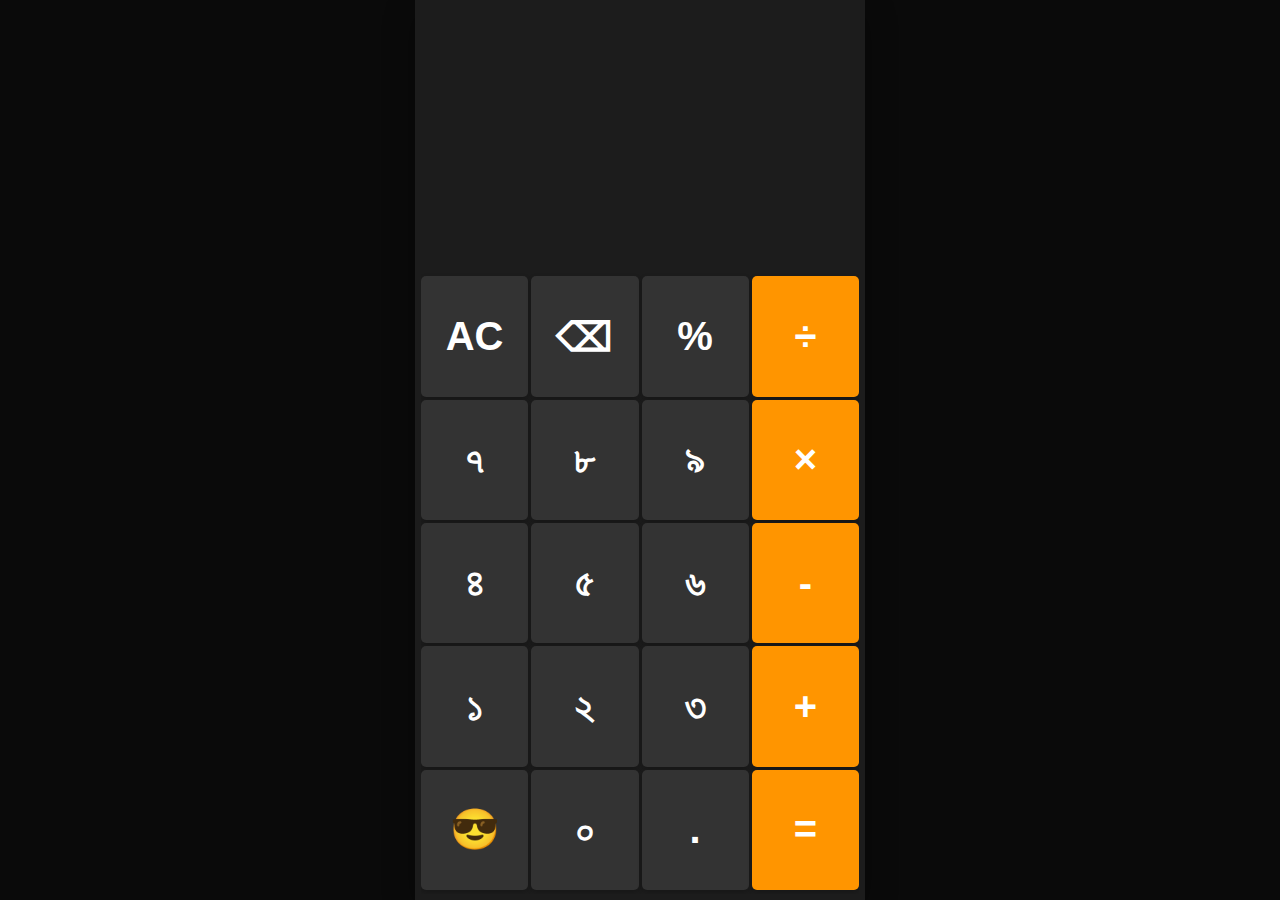
==== index.html @ 990ed432 "Update index.html" ====
<!DOCTYPE html>
<html lang="en">
<head>
    <meta charset="UTF-8">
    <meta name="viewport" content="width=device-width, initial-scale=1.0">
    <title>Assamese Calculator</title>
    <style>
        * {
            margin: 0;
            padding: 0;
            box-sizing: border-box;
            font-family: Arial, sans-serif;
        }

        body {
            display: flex;
            justify-content: center;
            align-items: center;
            min-height: 100dvh;
            background-color: #0a0a0a;
            color: white;
            overflow-x: hidden;
            margin: 0;
        }

        .calculator {
            width: 100%;
            max-width: 450px;
            height: 100dvh;
            display: flex;
            flex-direction: column;
            background-color: #1c1c1c;
            border-radius: 0;
            padding: 6px;
            box-shadow: 0 10px 30px rgba(0, 0, 0, 0.3);
        }

        .display-container {
            width: 100%;
            flex: 0 0 30%;
            min-height: 160px;
            display: flex;
            flex-direction: column;
            overflow-y: auto;
            padding: 6px;
        }

        .display {
            flex: 1;
            display: flex;
            flex-direction: column;
        }

        .display input#result {
            width: 100%;
            height: 50%;
            text-align: right;
            font-size: clamp(3rem, 8vw, 4.5rem);
            border: none;
            background: transparent;
            color: white;
            outline: none;
            padding: 0 10px;
            font-weight: 300;
        }

        .live-result {
            width: 100%;
            text-align: right;
            font-size: clamp(1.8rem, 5vw, 2.5rem);
            color: #ffb84d;
            padding: 0 10px;
            min-height: 24px;
            opacity: 0.9;
        }

        .history {
            font-size: clamp(1.5rem, 4vw, 2rem);
            color: #e0e0e0;
            line-height: 1.4;
            text-align: right;
            flex-grow: 1;
            overflow-y: auto;
            padding: 5px 10px;
        }

        .history p {
            margin: 2px 0;
        }

        .buttons-container {
            flex: 1;
            display: flex;
            flex-direction: column;
            gap: 4px; /* Reduced gap */
            padding: 4px 0; /* Reduced padding */
            overflow-y: auto;
        }

        .buttons {
            display: grid;
            grid-template-columns: repeat(4, 1fr);
            grid-template-rows: repeat(5, 1fr);
            gap: 3px; /* Reduced gap */
            width: 100%;
            flex: 1;
        }

        button {
            padding: 3px; /* Reduced padding */
            font-size: clamp(1.8rem, 5.5vw, 2.5rem); /* Reduced font size */
            font-weight: bold;
            background-color: #333333;
            border: none;
            color: white;
            cursor: pointer;
            border-radius: 5px; /* Reduced border-radius */
            transition: all 0.2s ease;
            box-shadow: 0 2px 5px rgba(0, 0, 0, 0.2);
            height: auto;
            min-height: 40px; /* Reduced min-height */
        }

        button:hover {
            background-color: #4a4a4a;
            transform: translateY(-2px);
            box-shadow: 0 4px 10px rgba(0, 0, 0, 0.3);
        }

        button:active {
            transform: translateY(1px);
            box-shadow: 0 1px 3px rgba(0, 0, 0, 0.2);
        }

        .equal {
            background-color: #ff9500;
        }

        .equal:hover {
            background-color: #ffaa33;
        }

        button:nth-child(4n) {
            background-color: #ff9500;
        }

        button:nth-child(4n):hover {
            background-color: #ffaa33;
        }

        .zero {
            /* No special styling, behaves like other buttons */
        }

        .advanced-buttons {
            display: none;
            grid-template-columns: repeat(5, 1fr);
            grid-template-rows: repeat(2, 1fr);
            gap: 3px; /* Reduced gap */
            width: 100%;
        }

        .advanced-buttons button {
            padding: 3px; /* Reduced padding */
            font-size: clamp(1.8rem, 5.5vw, 2.5rem); /* Reduced font size */
            font-weight: bold;
            height: auto;
            min-height: 40px; /* Reduced min-height */
        }

        .display-container::-webkit-scrollbar {
            width: 4px;
        }

        .display-container::-webkit-scrollbar-thumb {
            background: #ffb84d;
            border-radius: 2px;
        }

        .display-container::-webkit-scrollbar-track {
            background: rgba(255, 255, 255, 0.1);
        }

        @media (max-width: 450px) {
            .calculator {
                padding: 3px;
            }
            
            .display-container {
                flex: 0 0 25%;
                min-height: 140px;
            }
            
            .display input#result {
                font-size: clamp(2.5rem, 7vw, 4rem);
                padding: 0 8px;
            }
            
            .live-result {
                font-size: clamp(1.5rem, 4vw, 2rem);
                padding: 0 8px;
                min-height: 20px;
            }
            
            .history {
                font-size: clamp(1.2rem, 3.5vw, 1.8rem);
                padding: 4px 8px;
            }
            
            .buttons-container {
                padding: 3px 0;
            }
            
            .buttons {
                gap: 2px; /* Further reduced gap */
            }
            
            button {
                padding: 2px; /* Further reduced padding */
                font-size: clamp(1.5rem, 4.5vw, 2rem); /* Further reduced font size */
                min-height: 35px; /* Further reduced min-height */
            }
            
            .advanced-buttons {
                grid-template-columns: repeat(2, 1fr);
                gap: 2px;
            }
            
            .advanced-buttons button {
                padding: 2px;
                font-size: clamp(1.5rem, 4.5vw, 2rem);
                min-height: 35px;
            }
        }
    </style>
</head>
<body>
    <div class="calculator">
        <div class="display-container">
            <div class="display">
                <input id="result" type="text" readonly>
                <div id="live-result" class="live-result"></div>
                <div id="history" class="history"></div>
            </div>
        </div>
        <div class="buttons-container">
            <div class="buttons">
                <button onclick="clearDisplay()">AC</button>
                <button onclick="deleteLast()">⌫</button>
                <button onclick="percentage()">%</button>
                <button onclick="appendOperator('/')">÷</button>
                <button onclick="appendNumber('7')">৭</button>
                <button onclick="appendNumber('8')">৮</button>
                <button onclick="appendNumber('9')">৯</button>
                <button onclick="appendOperator('*')">×</button>
                <button onclick="appendNumber('4')">৪</button>
                <button onclick="appendNumber('5')">৫</button>
                <button onclick="appendNumber('6')">৬</button>
                <button onclick="appendOperator('-')">-</button>
                <button onclick="appendNumber('1')">১</button>
                <button onclick="appendNumber('2')">২</button>
                <button onclick="appendNumber('3')">৩</button>
                <button onclick="appendOperator('+')">+</button>
                <button onclick="toggleAdvanced()">😎</button>
                <button onclick="appendNumber('0')">০</button>
                <button onclick="appendPoint()">.</button>
                <button onclick="calculateResult()" class="equal">=</button>
            </div>
            <div id="advanced-buttons" class="advanced-buttons">
                <button onclick="square()">x²</button>
                <button onclick="squareRoot()">√</button>
                <button onclick="power()">xʸ</button>
                <button onclick="logarithm()">log</button>
                <button onclick="sine()">sin</button>
                <button onclick="cosine()">cos</button>
                <button onclick="tangent()">tan</button>
                <button onclick="memorySave()">M+</button>
                <button onclick="memoryRecall()">MR</button>
            </div>
        </div>
    </div>

    <script>
        const result = document.getElementById('result');
        const historyDiv = document.getElementById('history');
        const advancedButtons = document.getElementById('advanced-buttons');
        const liveResultDiv = document.getElementById('live-result');
        let memory = 0;

        const assameseNumbers = {
            '0': '০', '1': '১', '2': '২', '3': '৩', '4': '৪',
            '5': '৫', '6': '৬', '7': '৭', '8': '৮', '9': '৯'
        };

        function toAssameseNumbers(value) {
            return String(value).replace(/\d/g, digit => assameseNumbers[digit] || digit);
        }

        function appendNumber(number) {
            if (!result) {
                console.error("Result input not found!");
                return;
            }
            const assameseNum = Object.values(assameseNumbers)[parseInt(number)] || number;
            result.value += assameseNum;
            showLiveResult();
        }

        function appendOperator(operator) {
            if (!result.value) return;
            const displayOperator = {
                '*': '×',
                '/': '÷',
                '+': '+',
                '-': '-'
            }[operator] || operator;
            result.value += displayOperator;
            showLiveResult();
        }

        function appendPoint() {
            if (!result.value.includes('.') || result.value.split(/[×÷+-]/).pop().includes('.')) {
                result.value += '.';
                showLiveResult();
            }
        }

        function clearDisplay() {
            result.value = '';
            historyDiv.innerHTML = '';
            liveResultDiv.innerHTML = '';
            memory = 0;
        }

        function deleteLast() {
            result.value = result.value.slice(0, -1);
            showLiveResult();
        }

        function calculateResult() {
            try {
                let expression = result.value
                    .replace(/×/g, '*')
                    .replace(/÷/g, '/');

                Object.entries(assameseNumbers).forEach(([eng, as]) => {
                    expression = expression.replace(new RegExp(as, 'g'), eng);
                });

                if (expression.includes('^')) {
                    const [base, exponent] = expression.split('^').map(part => eval(part));
                    const calculationResult = Math.pow(base, exponent);
                    const assameseResult = toAssameseNumbers(calculationResult.toString());
                    historyDiv.innerHTML = `<p>${result.value} = ${assameseResult}</p>` + historyDiv.innerHTML;
                    result.value = assameseResult;
                    liveResultDiv.innerHTML = '';
                } else {
                    const calculationResult = eval(expression);
                    if (isNaN(calculationResult) || !isFinite(calculationResult)) {
                        throw new Error('Invalid calculation');
                    }
                    const assameseResult = toAssameseNumbers(calculationResult.toString());
                    historyDiv.innerHTML = `<p>${result.value} = ${assameseResult}</p>` + historyDiv.innerHTML;
                    result.value = assameseResult;
                    liveResultDiv.innerHTML = '';
                }
            } catch {
                result.value = 'ভুল';
                liveResultDiv.innerHTML = '';
            }
        }

        function showLiveResult() {
            try {
                let expression = result.value
                    .replace(/×/g, '*')
                    .replace(/÷/g, '/');

                Object.entries(assameseNumbers).forEach(([eng, as]) => {
                    expression = expression.replace(new RegExp(as, 'g'), eng);
                });

                const liveCalculation = eval(expression);
                if (isFinite(liveCalculation) && !isNaN(liveCalculation)) {
                    liveResultDiv.innerHTML = "= " + toAssameseNumbers(liveCalculation.toString());
                } else {
                    liveResultDiv.innerHTML = '';
                }
            } catch {
                liveResultDiv.innerHTML = '';
            }
        }

        function squareRoot() {
            try {
                let expression = result.value
                    .replace(/×/g, '*')
                    .replace(/÷/g, '/');
                Object.entries(assameseNumbers).forEach(([eng, as]) => {
                    expression = expression.replace(new RegExp(as, 'g'), eng);
                });

                const calculationResult = Math.sqrt(eval(expression));
                if (isNaN(calculationResult)) throw new Error('Invalid sqrt');
                
                result.value = toAssameseNumbers(calculationResult.toString());
                historyDiv.innerHTML = `<p>√(${expression}) = ${result.value}</p>` + historyDiv.innerHTML;
                liveResultDiv.innerHTML = '';
            } catch {
                result.value = 'ভুল';
            }
        }

        function square() {
            try {
                let expression = result.value
                    .replace(/×/g, '*')
                    .replace(/÷/g, '/');
                Object.entries(assameseNumbers).forEach(([eng, as]) => {
                    expression = expression.replace(new RegExp(as, 'g'), eng);
                });

                const calculationResult = Math.pow(eval(expression), 2);
                result.value = toAssameseNumbers(calculationResult.toString());
                historyDiv.innerHTML = `<p>(${expression})² = ${result.value}</p>` + historyDiv.innerHTML;
                liveResultDiv.innerHTML = '';
            } catch {
                result.value = 'ভুল';
            }
        }

        function power() {
            try {
                let base = result.value
                    .replace(/×/g, '*')
                    .replace(/÷/g, '/');
                Object.entries(assameseNumbers).forEach(([eng, as]) => {
                    base = base.replace(new RegExp(as, 'g'), eng);
                });

                const baseNum = eval(base);
                result.value += "^";
                liveResultDiv.innerHTML = '';
            } catch {
                result.value = 'ভুল';
            }
        }

        function logarithm() {
            try {
                let expression = result.value
                    .replace(/×/g, '*')
                    .replace(/÷/g, '/');
                Object.entries(assameseNumbers).forEach(([eng, as]) => {
                    expression = expression.replace(new RegExp(as, 'g'), eng);
                });

                const calculationResult = Math.log10(eval(expression));
                if (isNaN(calculationResult) || !isFinite(calculationResult)) throw new Error('Invalid log');
                
                result.value = toAssameseNumbers(calculationResult.toString());
                historyDiv.innerHTML = `<p>log(${expression}) = ${result.value}</p>` + historyDiv.innerHTML;
                liveResultDiv.innerHTML = '';
            } catch {
                result.value = 'ভুল';
            }
        }

        function sine() {
            try {
                let expression = result.value
                    .replace(/×/g, '*')
                    .replace(/÷/g, '/');
                Object.entries(assameseNumbers).forEach(([eng, as]) => {
                    expression = expression.replace(new RegExp(as, 'g'), eng);
                });

                const calculationResult = Math.sin(eval(expression) * Math.PI / 180);
                result.value = toAssameseNumbers(calculationResult.toString());
                historyDiv.innerHTML = `<p>sin(${expression}) = ${result.value}</p>` + historyDiv.innerHTML;
                liveResultDiv.innerHTML = '';
            } catch {
                result.value = 'ভুল';
            }
        }

        function cosine() {
            try {
                let expression = result.value
                    .replace(/×/g, '*')
                    .replace(/÷/g, '/');
                Object.entries(assameseNumbers).forEach(([eng, as]) => {
                    expression = expression.replace(new RegExp(as, 'g'), eng);
                });

                const calculationResult = Math.cos(eval(expression) * Math.PI / 180);
                result.value = toAssameseNumbers(calculationResult.toString());
                historyDiv.innerHTML = `<p>cos(${expression}) = ${result.value}</p>` + historyDiv.innerHTML;
                liveResultDiv.innerHTML = '';
            } catch {
                result.value = 'ভুল';
            }
        }

        function tangent() {
            try {
                let expression = result.value
                    .replace(/×/g, '*')
                    .replace(/÷/g, '/');
                Object.entries(assameseNumbers).forEach(([eng, as]) => {
                    expression = expression.replace(new RegExp(as, 'g'), eng);
                });

                const calculationResult = Math.tan(eval(expression) * Math.PI / 180);
                if (!isFinite(calculationResult)) throw new Error('Invalid tan');
                
                result.value = toAssameseNumbers(calculationResult.toString());
                historyDiv.innerHTML = `<p>tan(${expression}) = ${result.value}</p>` + historyDiv.innerHTML;
                liveResultDiv.innerHTML = '';
            } catch {
                result.value = 'ভুল';
            }
        }

        function percentage() {
            try {
                let expression = result.value
                    .replace(/×/g, '*')
                    .replace(/÷/g, '/');
                Object.entries(assameseNumbers).forEach(([eng, as]) => {
                    expression = expression.replace(new RegExp(as, 'g'), eng);
                });

                const calculationResult = eval(expression) / 100;
                result.value = toAssameseNumbers(calculationResult.toString());
                historyDiv.innerHTML = `<p>${expression}% = ${result.value}</p>` + historyDiv.innerHTML;
                liveResultDiv.innerHTML = '';
            } catch {
                result.value = 'ভুল';
            }
        }

        function memorySave() {
            try {
                memory = eval(result.value
                    .replace(/×/g, '*')
                    .replace(/÷/g, '/')
                    .replace(/[০-৯]/g, match => Object.keys(assameseNumbers).find(key => assameseNumbers[key] === match)));
            } catch {
                memory = 0;
            }
        }

        function memoryRecall() {
            result.value = toAssameseNumbers(memory.toString());
            showLiveResult();
        }

        function toggleAdvanced() {
            advancedButtons.style.display = 
                (advancedButtons.style.display === "none" || !advancedButtons.style.display) 
                ? "grid" 
                : "none";
        }

        document.addEventListener("keydown", function(event) {
            const key = event.key;
            if (/[0-9]/.test(key)) {
                const assameseNum = assameseNumbers[key];
                result.value += assameseNum;
                showLiveResult();
            }
            else if (["+", "-", "*", "/"].includes(key)) appendOperator(key);
            else if (key === ".") appendPoint();
            else if (key === "Enter" || key === "=") calculateResult();
            else if (key === "Backspace") deleteLast();
            else if (key === "Escape") clearDisplay();
            event.preventDefault();
        });

        window.onload = function() {
            if (!result) console.error("Result element not found");
            if (!historyDiv) console.error("History element not found");
            if (!advancedButtons) console.error("Advanced buttons element not found");
            if (!liveResultDiv) console.error("Live result element not found");
        };
    </script>
</body>
</html>
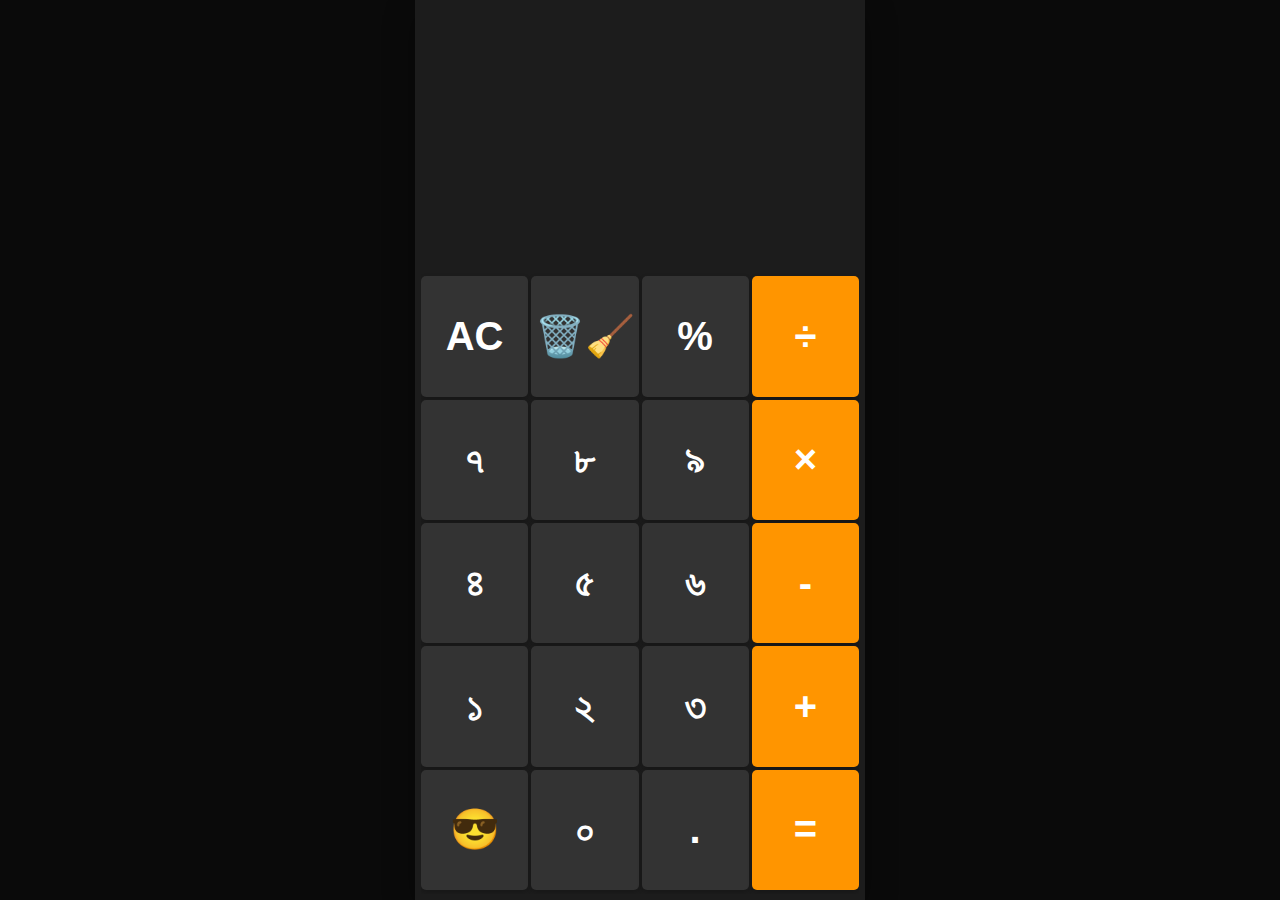
==== commit 1e38cba6: "Update index.html" ====
--- a/index.html
+++ b/index.html
@@ -246,7 +246,7 @@
         <div class="buttons-container">
             <div class="buttons">
                 <button onclick="clearDisplay()">AC</button>
-                <button onclick="deleteLast()">⌫</button>
+                <button onclick="deleteLast()">🗑️🧹</button>
                 <button onclick="percentage()">%</button>
                 <button onclick="appendOperator('/')">÷</button>
                 <button onclick="appendNumber('7')">৭</button>
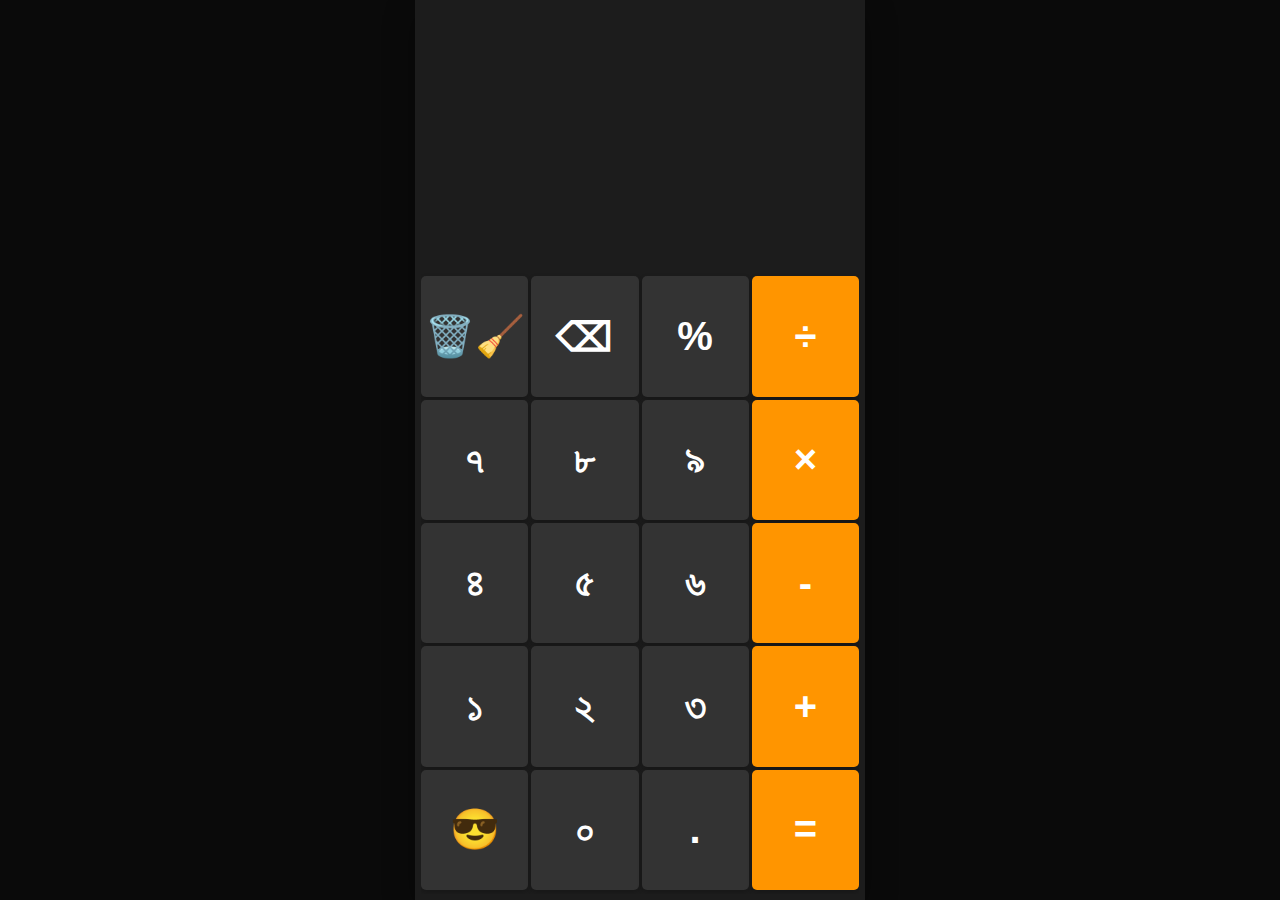
==== commit f7c1cc46: "Update index.html" ====
--- a/index.html
+++ b/index.html
@@ -245,8 +245,8 @@
         </div>
         <div class="buttons-container">
             <div class="buttons">
-                <button onclick="clearDisplay()">AC</button>
-                <button onclick="deleteLast()">🗑️🧹</button>
+                <button onclick="clearDisplay()">🗑️🧹</button>
+                <button onclick="deleteLast()">⌫</button>
                 <button onclick="percentage()">%</button>
                 <button onclick="appendOperator('/')">÷</button>
                 <button onclick="appendNumber('7')">৭</button>
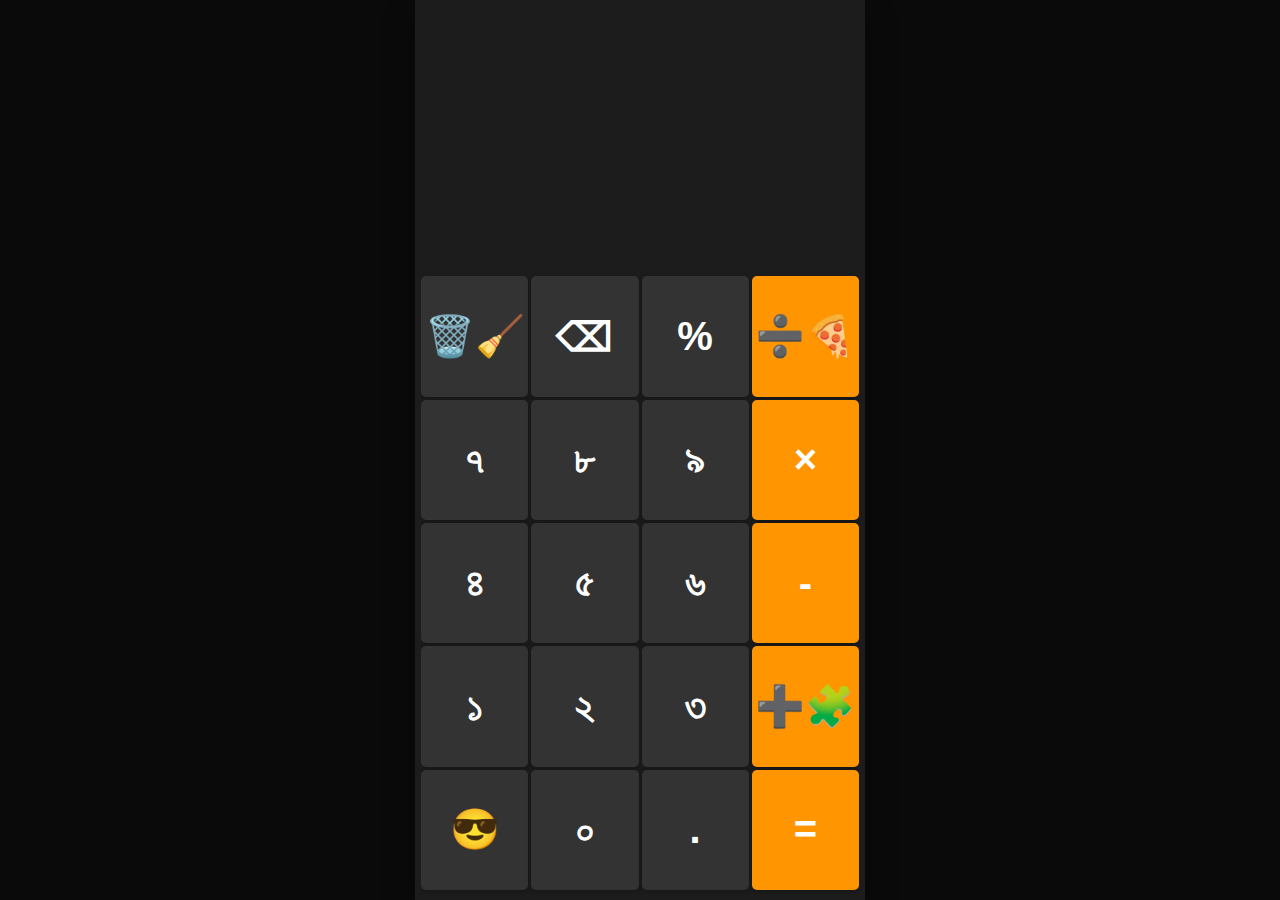
==== commit 9842e539: "Update index.html" ====
--- a/index.html
+++ b/index.html
@@ -248,7 +248,7 @@
                 <button onclick="clearDisplay()">🗑️🧹</button>
                 <button onclick="deleteLast()">⌫</button>
                 <button onclick="percentage()">%</button>
-                <button onclick="appendOperator('/')">÷</button>
+                <button onclick="appendOperator('/')">➗🍕</button>
                 <button onclick="appendNumber('7')">৭</button>
                 <button onclick="appendNumber('8')">৮</button>
                 <button onclick="appendNumber('9')">৯</button>
@@ -260,7 +260,7 @@
                 <button onclick="appendNumber('1')">১</button>
                 <button onclick="appendNumber('2')">২</button>
                 <button onclick="appendNumber('3')">৩</button>
-                <button onclick="appendOperator('+')">+</button>
+                <button onclick="appendOperator('+')">➕🧩</button>
                 <button onclick="toggleAdvanced()">😎</button>
                 <button onclick="appendNumber('0')">০</button>
                 <button onclick="appendPoint()">.</button>
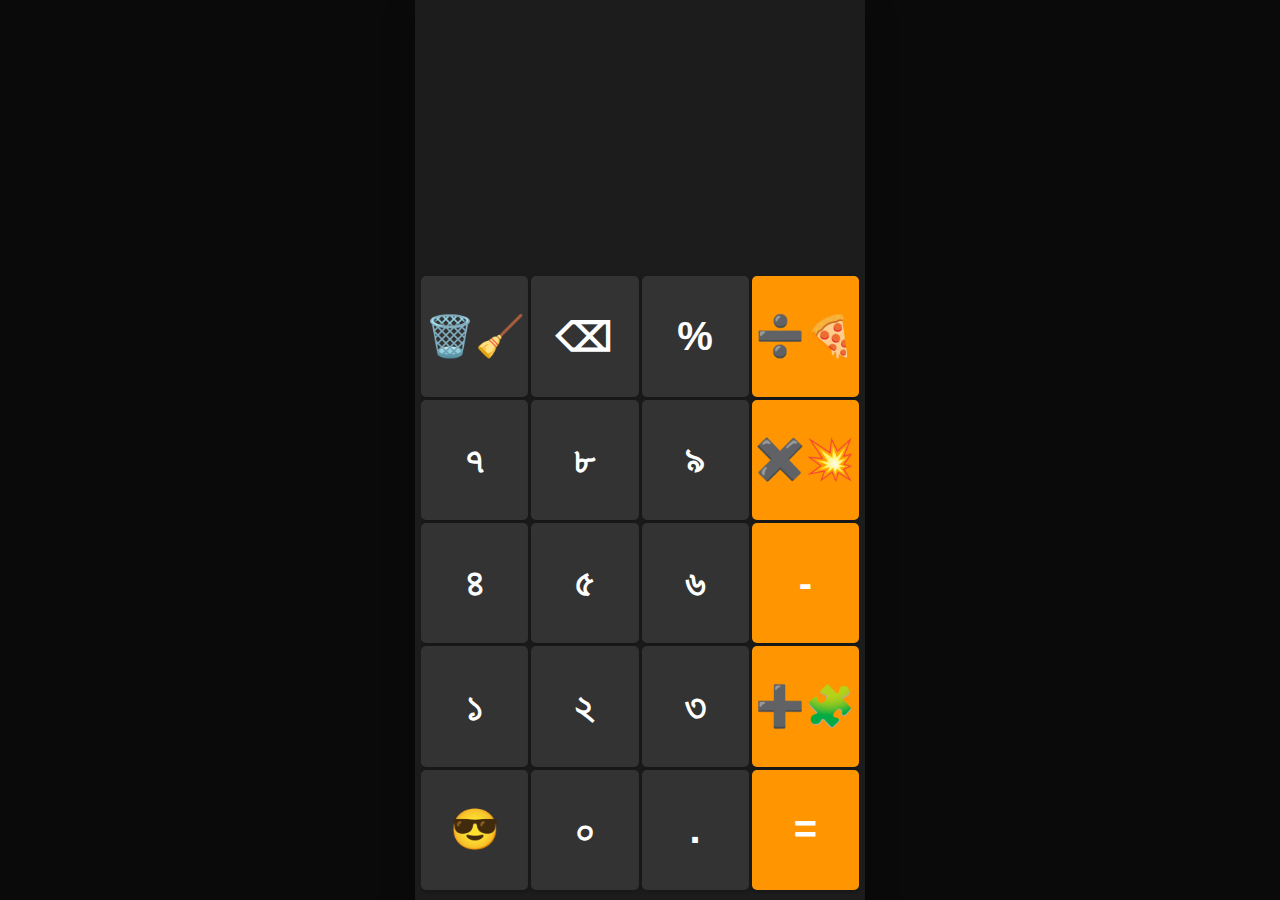
==== commit b57185f4: "Update index.html" ====
--- a/index.html
+++ b/index.html
@@ -252,7 +252,7 @@
                 <button onclick="appendNumber('7')">৭</button>
                 <button onclick="appendNumber('8')">৮</button>
                 <button onclick="appendNumber('9')">৯</button>
-                <button onclick="appendOperator('*')">×</button>
+                <button onclick="appendOperator('*')">✖️💥</button>
                 <button onclick="appendNumber('4')">৪</button>
                 <button onclick="appendNumber('5')">৫</button>
                 <button onclick="appendNumber('6')">৬</button>
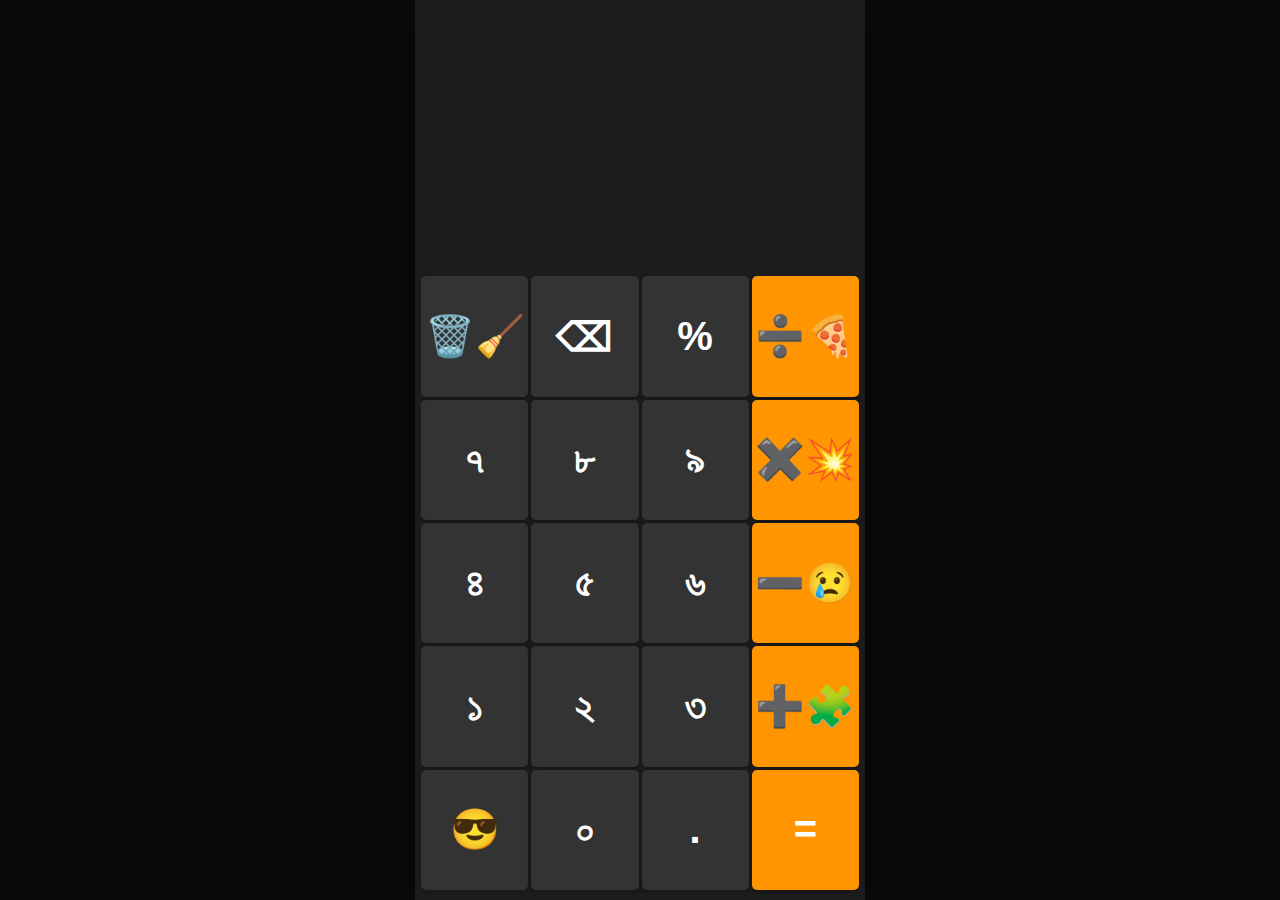
==== commit 6bc0f5fd: "Update index.html" ====
--- a/index.html
+++ b/index.html
@@ -256,7 +256,7 @@
                 <button onclick="appendNumber('4')">৪</button>
                 <button onclick="appendNumber('5')">৫</button>
                 <button onclick="appendNumber('6')">৬</button>
-                <button onclick="appendOperator('-')">-</button>
+                <button onclick="appendOperator('-')">➖😢</button>
                 <button onclick="appendNumber('1')">১</button>
                 <button onclick="appendNumber('2')">২</button>
                 <button onclick="appendNumber('3')">৩</button>
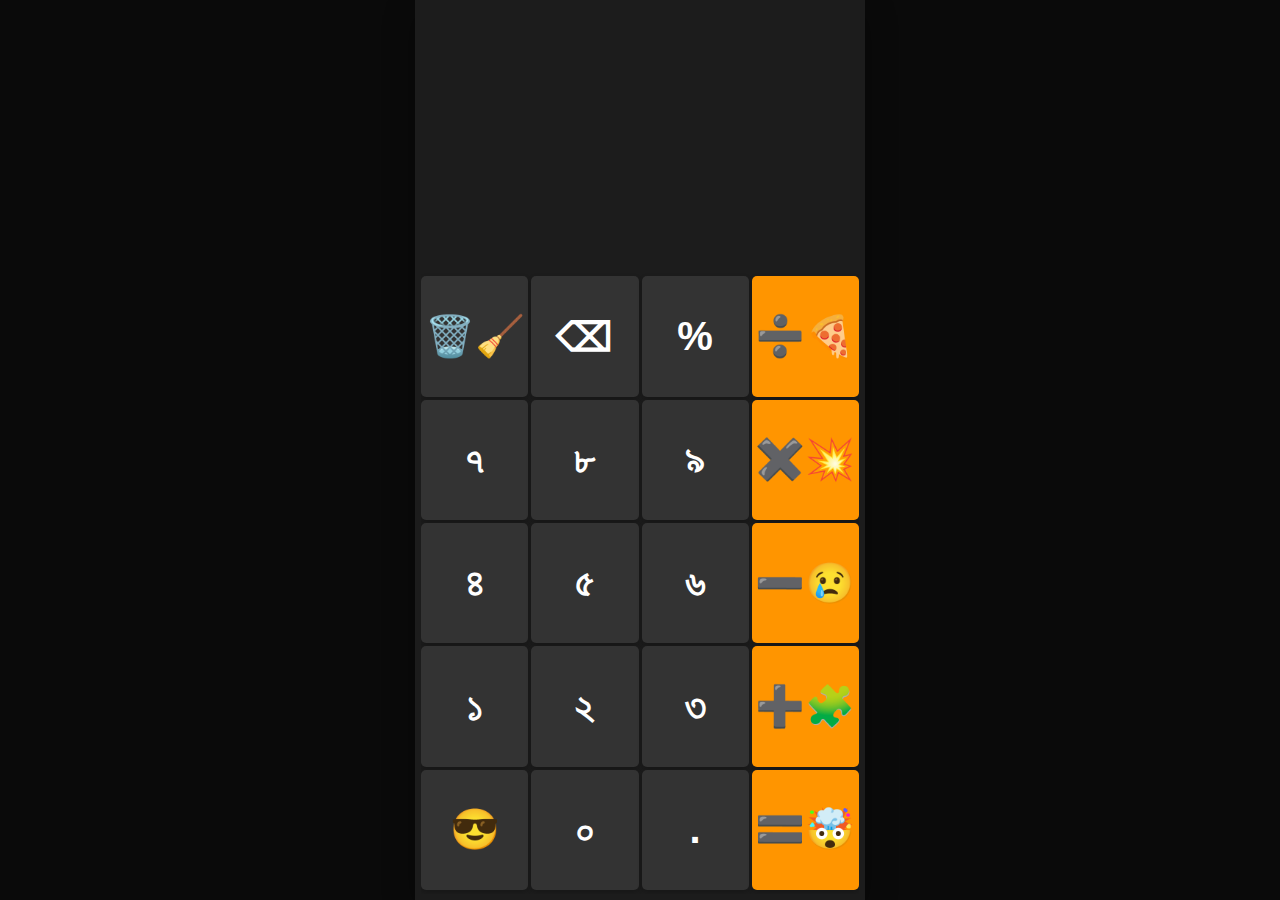
==== commit ab8fc5c6: "Update index.html" ====
--- a/index.html
+++ b/index.html
@@ -264,7 +264,7 @@
                 <button onclick="toggleAdvanced()">😎</button>
                 <button onclick="appendNumber('0')">০</button>
                 <button onclick="appendPoint()">.</button>
-                <button onclick="calculateResult()" class="equal">=</button>
+                <button onclick="calculateResult()" class="equal">🟰🤯</button>
             </div>
             <div id="advanced-buttons" class="advanced-buttons">
                 <button onclick="square()">x²</button>
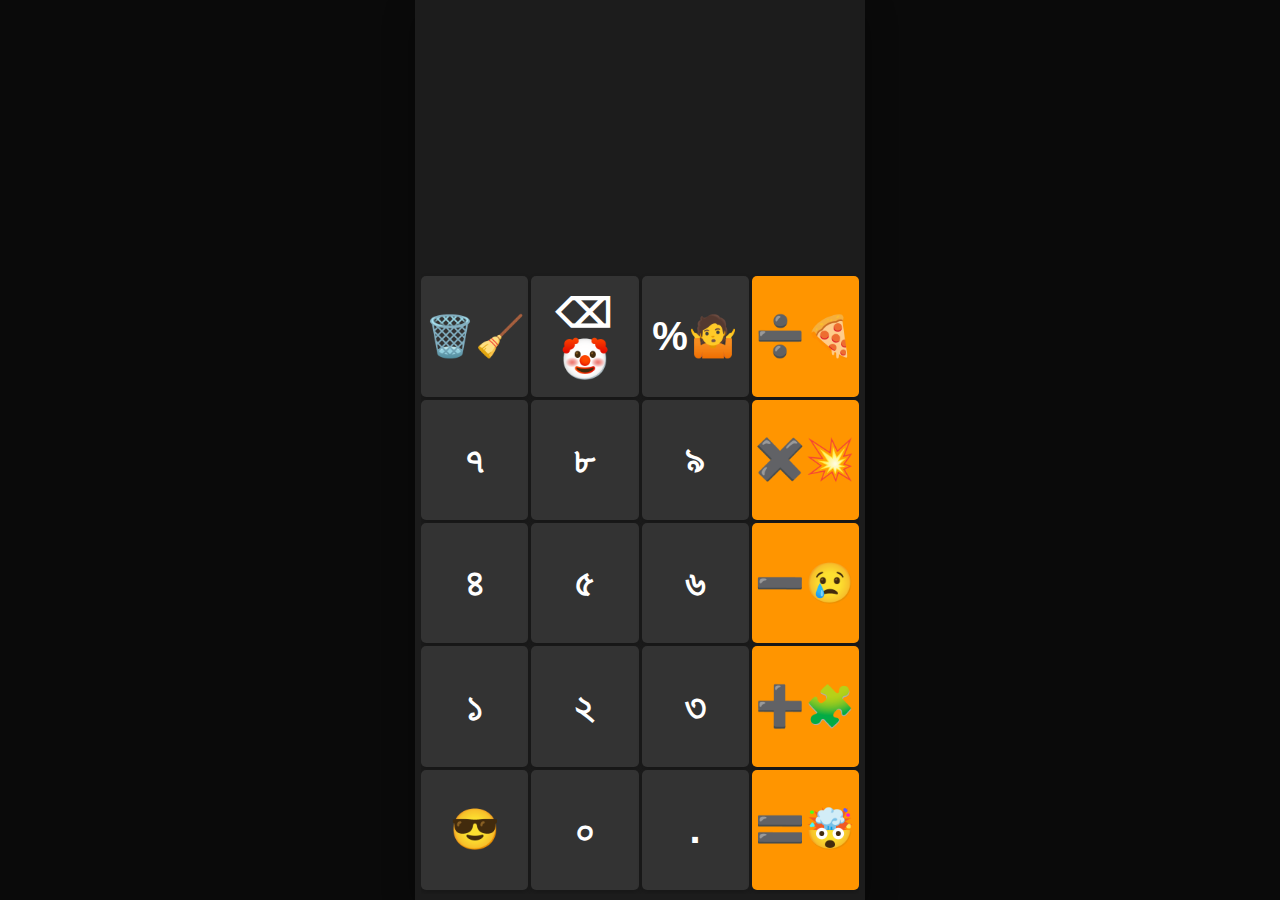
==== commit 66947226: "Update index.html" ====
--- a/index.html
+++ b/index.html
@@ -246,8 +246,8 @@
         <div class="buttons-container">
             <div class="buttons">
                 <button onclick="clearDisplay()">🗑️🧹</button>
-                <button onclick="deleteLast()">⌫</button>
-                <button onclick="percentage()">%</button>
+                <button onclick="deleteLast()">⌫🤡</button>
+                <button onclick="percentage()">%🤷</button>
                 <button onclick="appendOperator('/')">➗🍕</button>
                 <button onclick="appendNumber('7')">৭</button>
                 <button onclick="appendNumber('8')">৮</button>
